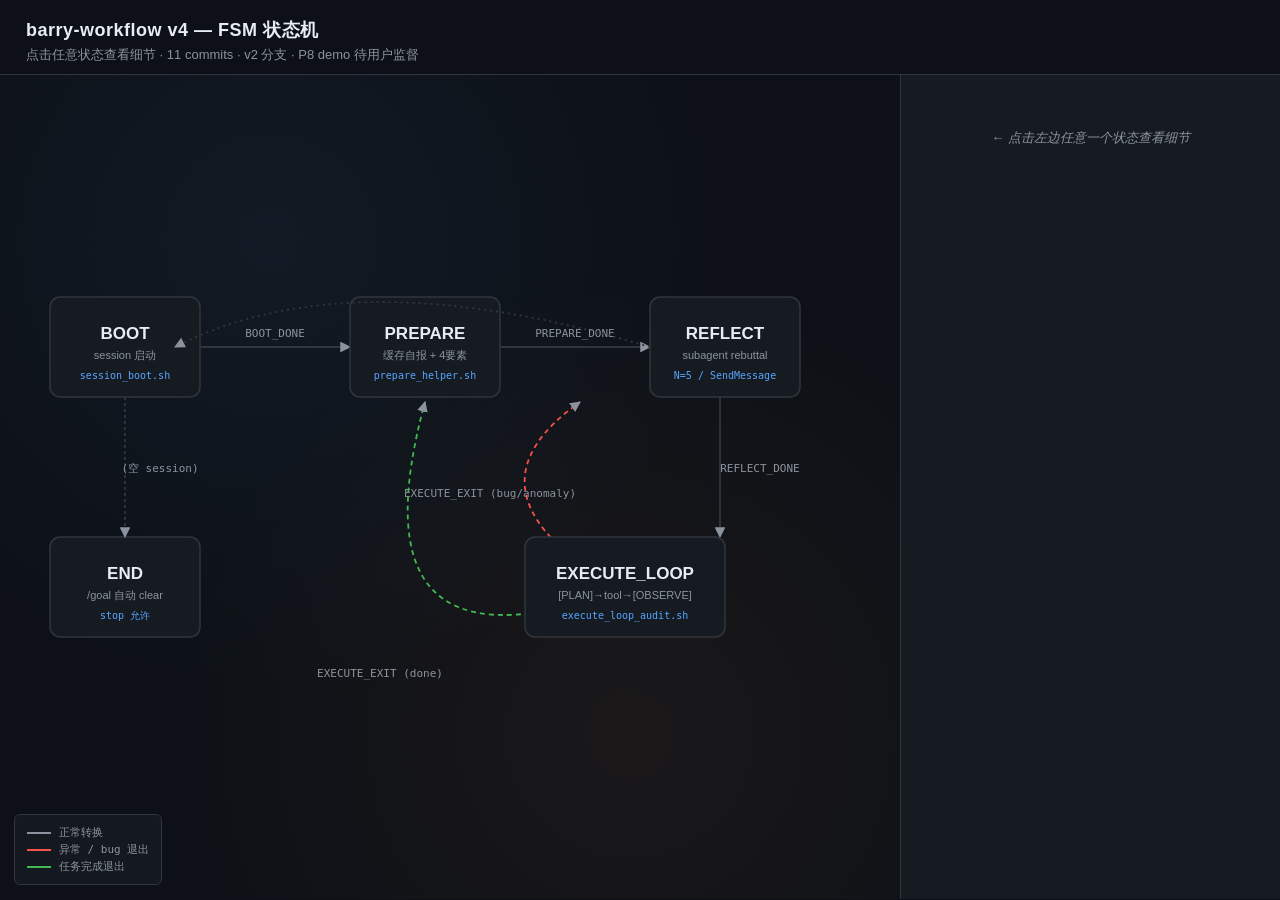
==== fsm_visualization.html @ 981279dd "v4 visualization: FSM state machine — click-to-detail panel" ====
<!doctype html>
<html lang="zh-CN">
<head>
<meta charset="utf-8">
<title>barry-workflow v4 — FSM 状态机</title>
<style>
  :root {
    --bg: #0d1117;
    --panel: #161b22;
    --panel-2: #1f2630;
    --border: #30363d;
    --fg: #e6edf3;
    --muted: #8b949e;
    --accent: #58a6ff;
    --accent-2: #f0883e;
    --green: #3fb950;
    --red: #f85149;
    --purple: #bc8cff;
  }
  * { box-sizing: border-box; }
  html, body {
    margin: 0; padding: 0;
    background: var(--bg);
    color: var(--fg);
    font-family: -apple-system, "PingFang SC", "Microsoft YaHei", Helvetica, sans-serif;
    height: 100%;
  }
  header {
    padding: 18px 26px 10px;
    border-bottom: 1px solid var(--border);
  }
  header h1 {
    margin: 0; font-size: 18px; letter-spacing: 0.5px;
  }
  header .sub {
    color: var(--muted); font-size: 13px; margin-top: 4px;
  }
  main {
    display: grid;
    grid-template-columns: 1fr 380px;
    gap: 0;
    height: calc(100vh - 76px);
  }
  #fsm {
    position: relative;
    background:
      radial-gradient(circle at 30% 20%, rgba(88,166,255,0.06), transparent 50%),
      radial-gradient(circle at 70% 80%, rgba(240,136,62,0.06), transparent 50%),
      var(--bg);
    overflow: hidden;
  }
  svg.canvas { width: 100%; height: 100%; }
  .node-g { cursor: pointer; }
  .node-rect {
    fill: var(--panel);
    stroke: var(--border);
    stroke-width: 1.5;
    transition: all 0.15s ease;
  }
  .node-g:hover .node-rect {
    stroke: var(--accent);
    fill: var(--panel-2);
    filter: drop-shadow(0 0 12px rgba(88,166,255,0.35));
  }
  .node-g.active .node-rect {
    stroke: var(--accent-2);
    stroke-width: 2.5;
    fill: var(--panel-2);
  }
  .node-title {
    font-size: 17px;
    font-weight: 600;
    fill: var(--fg);
    text-anchor: middle;
    pointer-events: none;
  }
  .node-sub {
    font-size: 11px;
    fill: var(--muted);
    text-anchor: middle;
    pointer-events: none;
  }
  .node-badge {
    font-size: 10px;
    fill: var(--accent);
    text-anchor: middle;
    pointer-events: none;
    font-family: ui-monospace, "SF Mono", monospace;
  }
  .edge {
    stroke: var(--border);
    stroke-width: 1.8;
    fill: none;
    marker-end: url(#arrow);
  }
  .edge-label {
    font-size: 11px;
    fill: var(--muted);
    text-anchor: middle;
    font-family: ui-monospace, "SF Mono", monospace;
  }
  .edge.anomaly {
    stroke: var(--red);
    stroke-dasharray: 5 4;
  }
  .edge.completion {
    stroke: var(--green);
    stroke-dasharray: 5 4;
  }
  aside {
    background: var(--panel);
    border-left: 1px solid var(--border);
    padding: 22px 24px;
    overflow-y: auto;
  }
  aside h2 {
    margin: 0 0 6px;
    font-size: 16px;
    color: var(--accent-2);
  }
  aside .tag {
    display: inline-block;
    padding: 2px 8px;
    border-radius: 10px;
    font-size: 11px;
    font-family: ui-monospace, monospace;
    background: var(--panel-2);
    color: var(--muted);
    border: 1px solid var(--border);
    margin-right: 6px;
  }
  aside h3 {
    margin: 18px 0 6px;
    font-size: 13px;
    color: var(--accent);
    border-bottom: 1px solid var(--border);
    padding-bottom: 4px;
  }
  aside ul {
    margin: 0; padding-left: 18px;
    font-size: 13px; line-height: 1.55;
  }
  aside li { margin-bottom: 4px; }
  aside code {
    font-family: ui-monospace, "SF Mono", monospace;
    background: var(--panel-2);
    padding: 1px 5px;
    border-radius: 3px;
    font-size: 12px;
    color: var(--purple);
  }
  aside .empty {
    color: var(--muted);
    font-style: italic;
    margin-top: 32px;
    text-align: center;
    font-size: 13px;
  }
  .legend {
    position: absolute;
    bottom: 14px; left: 14px;
    background: rgba(22,27,34,0.85);
    border: 1px solid var(--border);
    border-radius: 6px;
    padding: 8px 12px;
    font-size: 11px;
    color: var(--muted);
    font-family: ui-monospace, monospace;
  }
  .legend .line {
    display: flex; align-items: center; gap: 8px; margin: 2px 0;
  }
  .legend .swatch {
    width: 24px; height: 2px;
  }
</style>
</head>
<body>
<header>
  <h1>barry-workflow v4 — FSM 状态机</h1>
  <div class="sub">点击任意状态查看细节 · 11 commits · v2 分支 · P8 demo 待用户监督</div>
</header>

<main>
  <div id="fsm">
    <svg class="canvas" viewBox="0 0 900 620" preserveAspectRatio="xMidYMid meet">
      <defs>
        <marker id="arrow" viewBox="0 0 10 10" refX="9" refY="5" markerWidth="6" markerHeight="6" orient="auto">
          <path d="M0,0 L10,5 L0,10 z" fill="#8b949e"/>
        </marker>
        <marker id="arrow-red" viewBox="0 0 10 10" refX="9" refY="5" markerWidth="6" markerHeight="6" orient="auto">
          <path d="M0,0 L10,5 L0,10 z" fill="#f85149"/>
        </marker>
        <marker id="arrow-green" viewBox="0 0 10 10" refX="9" refY="5" markerWidth="6" markerHeight="6" orient="auto">
          <path d="M0,0 L10,5 L0,10 z" fill="#3fb950"/>
        </marker>
      </defs>

      <!-- edges first so nodes overlay them -->
      <path class="edge" d="M 200,170 L 350,170"/>
      <text class="edge-label" x="275" y="160">BOOT_DONE</text>

      <path class="edge" d="M 500,170 L 650,170"/>
      <text class="edge-label" x="575" y="160">PREPARE_DONE</text>

      <path class="edge" d="M 720,220 L 720,360"/>
      <text class="edge-label" x="760" y="295">REFLECT_DONE</text>

      <path class="edge anomaly" d="M 600,400 Q 460,310 580,225" marker-end="url(#arrow-red)"/>
      <text class="edge-label" x="490" y="320" fill="#f85149">EXECUTE_EXIT (bug/anomaly)</text>

      <path class="edge completion" d="M 600,420 Q 350,500 425,225" marker-end="url(#arrow-green)"/>
      <text class="edge-label" x="380" y="500" fill="#3fb950">EXECUTE_EXIT (done)</text>

      <!-- nodes -->
      <g class="node-g" data-state="BOOT" transform="translate(50,120)">
        <rect class="node-rect" width="150" height="100" rx="10"/>
        <text class="node-title" x="75" y="42">BOOT</text>
        <text class="node-sub"   x="75" y="62">session 启动</text>
        <text class="node-badge" x="75" y="82">session_boot.sh</text>
      </g>

      <g class="node-g" data-state="PREPARE" transform="translate(350,120)">
        <rect class="node-rect" width="150" height="100" rx="10"/>
        <text class="node-title" x="75" y="42">PREPARE</text>
        <text class="node-sub"   x="75" y="62">缓存自报 + 4要素</text>
        <text class="node-badge" x="75" y="82">prepare_helper.sh</text>
      </g>

      <g class="node-g" data-state="REFLECT" transform="translate(650,120)">
        <rect class="node-rect" width="150" height="100" rx="10"/>
        <text class="node-title" x="75" y="42">REFLECT</text>
        <text class="node-sub"   x="75" y="62">subagent rebuttal</text>
        <text class="node-badge" x="75" y="82">N=5 / SendMessage</text>
      </g>

      <g class="node-g" data-state="EXECUTE_LOOP" transform="translate(525,360)">
        <rect class="node-rect" width="200" height="100" rx="10"/>
        <text class="node-title" x="100" y="42">EXECUTE_LOOP</text>
        <text class="node-sub"   x="100" y="62">[PLAN]→tool→[OBSERVE]</text>
        <text class="node-badge" x="100" y="82">execute_loop_audit.sh</text>
      </g>

      <g class="node-g" data-state="END" transform="translate(50,360)">
        <rect class="node-rect" width="150" height="100" rx="10"/>
        <text class="node-title" x="75" y="42">END</text>
        <text class="node-sub"   x="75" y="62">/goal 自动 clear</text>
        <text class="node-badge" x="75" y="82">stop 允许</text>
      </g>

      <!-- BOOT/END edge (skipped session shortcut) -->
      <path class="edge" d="M 125,220 L 125,360" stroke-dasharray="3 3"/>
      <text class="edge-label" x="160" y="295">(空 session)</text>

      <!-- REFLECT → END after all done -->
      <path class="edge" d="M 650,170 Q 350,80 175,170" stroke-dasharray="2 4" marker-end="url(#arrow-green)" stroke="#3fb950"/>
    </svg>

    <div class="legend">
      <div class="line"><span class="swatch" style="background:#8b949e"></span> 正常转换</div>
      <div class="line"><span class="swatch" style="background:#f85149; height:0; border-top: 2px dashed #f85149;"></span> 异常 / bug 退出</div>
      <div class="line"><span class="swatch" style="background:#3fb950; height:0; border-top: 2px dashed #3fb950;"></span> 任务完成退出</div>
    </div>
  </div>

  <aside id="detail">
    <div class="empty">← 点击左边任意一个状态查看细节</div>
  </aside>
</main>

<script>
const DETAILS = {
  BOOT: {
    title: "BOOT — session 启动",
    tags: ["hook: session_boot.sh", "auto"],
    when: [
      "用户首次发消息（UserPromptSubmit 触发）",
      "$PWD 是 git 仓库 / 有 CLAUDE.md / 有 workspace/",
    ],
    do: [
      "<code>session_boot.sh</code> 从模板生成 <code>.barry_workflow/state_&lt;sid&gt;.md</code>",
      "同时生成 <code>.barry_workflow/action_&lt;sid&gt;.md</code>",
      "<code>current_status: BOOT</code> 写入 YAML 块",
      "main 写 <code>[BOOT_DONE @ ts]</code> 到 action 文件",
    ],
    exit: [
      "<code>bash transition.sh BOOT_DONE</code> → 进入 PREPARE",
      "（空 session：直接 END）",
    ],
    files: [
      "<code>hooks/session_boot.sh</code>",
      "<code>content/templates/state_template.md</code>",
      "<code>content/templates/action_template.md</code>",
    ],
  },
  PREPARE: {
    title: "PREPARE — 缓存自报 + 提示词增强",
    tags: ["helper: prepare_helper.sh", "manual"],
    when: ["BOOT 完成后立即进入"],
    do: [
      "main 调 <code>prepare_helper.sh</code> 输出 cache_hit_map stub",
      "把 stub 粘到 state YAML 区块；UNKNOWN → YES / NO（按 KV cache 自报）",
      "NO 项必须 Read；YES 项跳过（信 AI）",
      "误判 cache → AI 行为错误 → 写 <code>rule_violations.md</code>（不是 bitter_lessons）",
      "4 要素检查：observable / cadence / reflection / completion 是否齐",
      "缺要素 → 写 <code>[PROMPT_REINFORCED]</code> 标注缺口",
    ],
    exit: ["<code>bash transition.sh PREPARE_DONE</code> → 进入 REFLECT"],
    files: [
      "<code>hooks/prepare_helper.sh</code>",
      "<code>content/rules/p4_recording.md</code>（违规边界）",
    ],
  },
  REFLECT: {
    title: "REFLECT — subagent rebuttal 反思",
    tags: ["agent: SendMessage", "N=5 fallback 10"],
    when: [
      "PREPARE 完成（pre-task）",
      "EXECUTE_LOOP 退出（on-anomaly 或 post-task）",
    ],
    do: [
      "main 用模板生成 <code>.barry_workflow/reflection_&lt;round_id&gt;.md</code>",
      "<code>Agent(run_in_background=true, ...)</code> 派 subagent（reason=pre-task / on-anomaly / post-task）",
      "subagent 读 reflection 文件 → 写 <code>## reviewer reply</code> → <code>sleep 30; done</code> 循环",
      "main 用 <code>SendMessage</code> 发 round 2 / 3 / ...，subagent 醒来追加 <code>### round N</code>",
      "main 看到收敛 → <code>SendMessage [CONSENSUS_REACHED]</code> + 行动清单",
      "N=5 跑不出共识 → 写 <code>rule_violations.md</code> → 重派 N=10",
      "再跑不出 → <code>[REFLECT_FAILURE]</code> → 上报",
    ],
    exit: ["<code>bash transition.sh REFLECT_DONE</code> → 进入 EXECUTE_LOOP"],
    files: [
      "<code>content/rules/reflect_protocol.md</code>",
      "<code>content/rules/reflect_subagent_prompt.md</code>",
      "<code>content/templates/reflection_template.md</code>",
    ],
  },
  EXECUTE_LOOP: {
    title: "EXECUTE_LOOP — 内循环执行",
    tags: ["audit: execute_loop_audit.sh", "AI 自判退出"],
    when: ["REFLECT 完成（pre-task 共识达成）"],
    do: [
      "每个迭代 = 一次工具调用",
      "<b>1.</b> <code>[PLAN]</code>：一行写 what + why + 期望 observable（在 tool call 之前）",
      "<b>2.</b> 调工具（Read / Edit / Write / Bash / Agent）",
      "<b>3.</b> <code>[OBSERVE]</code>：一行引用具体输出来证 / 反 [PLAN]",
      "<b>4.</b> 判：continue / anomaly / done",
      "Monitor cadence：bg 任务 < 5min 完成通知；5-60min Monitor() 每 10-15 分钟；>60min 加 <code>[SILENCE_START]</code>",
      "失败预算：连续 3 个 [OBSERVE] 反驳 [PLAN] → EXECUTE_EXIT bug",
    ],
    exit: [
      "<code>transition.sh EXECUTE_EXIT --reason=done</code>（任务完成）→ REFLECT post-task",
      "<code>transition.sh EXECUTE_EXIT --reason=bug</code>（异常）→ REFLECT on-anomaly",
      "<code>transition.sh EXECUTE_EXIT --reason=stuck</code>（卡死）→ REFLECT + 上报",
    ],
    files: [
      "<code>content/rules/fsm.md</code> EXECUTE_LOOP 章节",
      "<code>hooks/execute_loop_audit.sh</code>",
      "<code>content/rules/p6_workflow.md</code> M6 失败规则",
    ],
  },
  END: {
    title: "END — session 结束",
    tags: ["/goal", "stop 允许"],
    when: [
      "REFLECT post-task 共识：deliverable 齐",
      "<code>/goal</code> 条件评估器判定满足"
    ],
    do: [
      "/goal 自动 clear，Stop hook 不再 block",
      "main 给用户最终汇报",
      "ledger 收尾：append 或写 <code>[no new ledger entries]</code>",
    ],
    exit: ["session 终止"],
    files: [
      "<code>RESEARCH_NOTES_GOAL_HOOK.md</code>（P9 调研）",
      "<code>content/rules/p4_recording.md</code> 收尾段",
    ],
  },
};

const aside = document.getElementById("detail");
function render(state) {
  const d = DETAILS[state];
  if (!d) return;
  document.querySelectorAll(".node-g").forEach(n => n.classList.toggle("active", n.dataset.state === state));
  aside.innerHTML = `
    <h2>${d.title}</h2>
    <div>${d.tags.map(t => `<span class="tag">${t}</span>`).join("")}</div>
    <h3>触发</h3><ul>${d.when.map(x => `<li>${x}</li>`).join("")}</ul>
    <h3>做什么</h3><ul>${d.do.map(x => `<li>${x}</li>`).join("")}</ul>
    <h3>退出</h3><ul>${d.exit.map(x => `<li>${x}</li>`).join("")}</ul>
    <h3>相关文件</h3><ul>${d.files.map(x => `<li>${x}</li>`).join("")}</ul>
  `;
}
document.querySelectorAll(".node-g").forEach(n => {
  n.addEventListener("click", () => render(n.dataset.state));
});
</script>
</body>
</html>
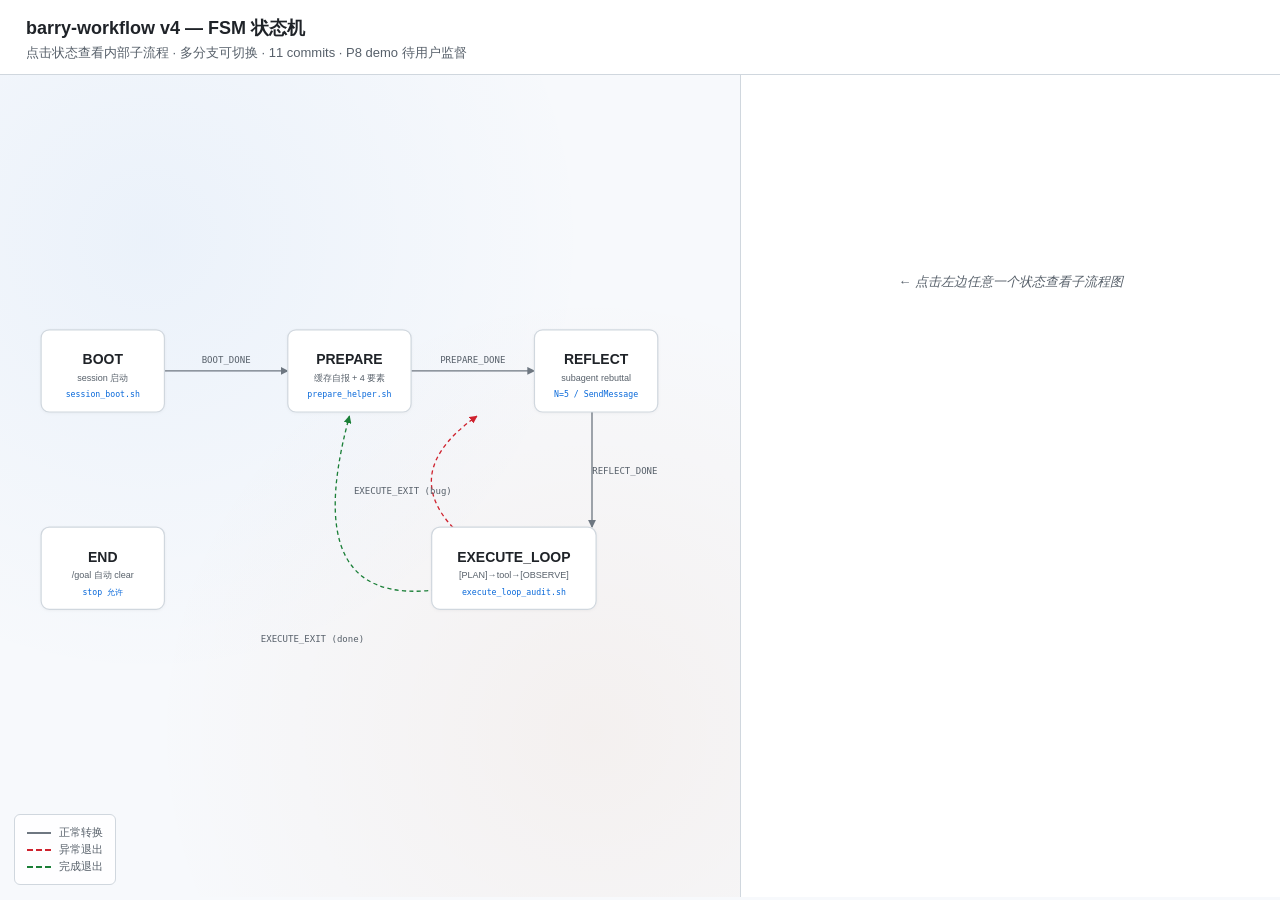
==== commit 21df481e: "v4 visualization v2: light theme + per-state sub-diagrams + scenario toggles" ====
--- a/fsm_visualization.html
+++ b/fsm_visualization.html
@@ -5,17 +5,22 @@
 <title>barry-workflow v4 — FSM 状态机</title>
 <style>
   :root {
-    --bg: #0d1117;
-    --panel: #161b22;
-    --panel-2: #1f2630;
-    --border: #30363d;
-    --fg: #e6edf3;
-    --muted: #8b949e;
-    --accent: #58a6ff;
-    --accent-2: #f0883e;
-    --green: #3fb950;
-    --red: #f85149;
-    --purple: #bc8cff;
+    --bg: #f7f9fc;
+    --panel: #ffffff;
+    --panel-2: #eef2f7;
+    --border: #d0d7de;
+    --fg: #1f2328;
+    --muted: #57606a;
+    --accent: #0969da;
+    --accent-soft: #ddf4ff;
+    --orange: #bc4c00;
+    --orange-soft: #fff1e5;
+    --green: #1a7f37;
+    --green-soft: #dafbe1;
+    --red: #cf222e;
+    --red-soft: #ffebe9;
+    --purple: #8250df;
+    --purple-soft: #fbefff;
   }
   * { box-sizing: border-box; }
   html, body {
@@ -26,26 +31,23 @@
     height: 100%;
   }
   header {
-    padding: 18px 26px 10px;
+    padding: 16px 26px 12px;
+    background: var(--panel);
     border-bottom: 1px solid var(--border);
   }
-  header h1 {
-    margin: 0; font-size: 18px; letter-spacing: 0.5px;
-  }
-  header .sub {
-    color: var(--muted); font-size: 13px; margin-top: 4px;
-  }
+  header h1 { margin: 0; font-size: 18px; }
+  header .sub { color: var(--muted); font-size: 13px; margin-top: 4px; }
+
   main {
     display: grid;
-    grid-template-columns: 1fr 380px;
-    gap: 0;
-    height: calc(100vh - 76px);
+    grid-template-columns: 1fr 540px;
+    height: calc(100vh - 78px);
   }
   #fsm {
     position: relative;
     background:
-      radial-gradient(circle at 30% 20%, rgba(88,166,255,0.06), transparent 50%),
-      radial-gradient(circle at 70% 80%, rgba(240,136,62,0.06), transparent 50%),
+      radial-gradient(circle at 20% 20%, rgba(9,105,218,0.05), transparent 50%),
+      radial-gradient(circle at 80% 80%, rgba(188,76,0,0.05), transparent 50%),
       var(--bg);
     overflow: hidden;
   }
@@ -55,130 +57,144 @@
     fill: var(--panel);
     stroke: var(--border);
     stroke-width: 1.5;
-    transition: all 0.15s ease;
+    transition: all 0.18s ease;
+    filter: drop-shadow(0 1px 2px rgba(0,0,0,0.04));
   }
   .node-g:hover .node-rect {
     stroke: var(--accent);
-    fill: var(--panel-2);
-    filter: drop-shadow(0 0 12px rgba(88,166,255,0.35));
+    fill: var(--accent-soft);
   }
   .node-g.active .node-rect {
-    stroke: var(--accent-2);
+    stroke: var(--orange);
     stroke-width: 2.5;
-    fill: var(--panel-2);
+    fill: var(--orange-soft);
   }
   .node-title {
-    font-size: 17px;
-    font-weight: 600;
-    fill: var(--fg);
-    text-anchor: middle;
-    pointer-events: none;
+    font-size: 17px; font-weight: 600;
+    fill: var(--fg); text-anchor: middle; pointer-events: none;
   }
   .node-sub {
-    font-size: 11px;
-    fill: var(--muted);
-    text-anchor: middle;
-    pointer-events: none;
+    font-size: 11px; fill: var(--muted);
+    text-anchor: middle; pointer-events: none;
   }
   .node-badge {
-    font-size: 10px;
-    fill: var(--accent);
-    text-anchor: middle;
-    pointer-events: none;
+    font-size: 10px; fill: var(--accent);
+    text-anchor: middle; pointer-events: none;
     font-family: ui-monospace, "SF Mono", monospace;
   }
   .edge {
-    stroke: var(--border);
-    stroke-width: 1.8;
+    stroke: #6e7781;
+    stroke-width: 1.6;
     fill: none;
     marker-end: url(#arrow);
-  }
-  .edge-label {
-    font-size: 11px;
-    fill: var(--muted);
-    text-anchor: middle;
-    font-family: ui-monospace, "SF Mono", monospace;
   }
   .edge.anomaly {
     stroke: var(--red);
     stroke-dasharray: 5 4;
+    marker-end: url(#arrow-red);
   }
   .edge.completion {
     stroke: var(--green);
     stroke-dasharray: 5 4;
-  }
+    marker-end: url(#arrow-green);
+  }
+  .edge-label {
+    font-size: 11px; fill: var(--muted); text-anchor: middle;
+    font-family: ui-monospace, "SF Mono", monospace;
+  }
+
   aside {
     background: var(--panel);
     border-left: 1px solid var(--border);
-    padding: 22px 24px;
+    padding: 20px 22px;
     overflow-y: auto;
   }
-  aside h2 {
-    margin: 0 0 6px;
-    font-size: 16px;
-    color: var(--accent-2);
-  }
-  aside .tag {
-    display: inline-block;
-    padding: 2px 8px;
-    border-radius: 10px;
-    font-size: 11px;
-    font-family: ui-monospace, monospace;
+  aside .empty {
+    color: var(--muted); font-style: italic;
+    margin-top: 36%; text-align: center; font-size: 13px;
+  }
+  aside h2 { margin: 0 0 4px; font-size: 16px; color: var(--orange); }
+  aside .scenario-tabs {
+    display: flex; gap: 6px; margin: 12px 0 8px;
+    flex-wrap: wrap;
+  }
+  aside .scenario-tabs button {
     background: var(--panel-2);
     color: var(--muted);
     border: 1px solid var(--border);
-    margin-right: 6px;
-  }
-  aside h3 {
-    margin: 18px 0 6px;
-    font-size: 13px;
+    border-radius: 14px;
+    padding: 4px 12px;
+    font-size: 12px;
+    cursor: pointer;
+    font-family: inherit;
+    transition: all 0.12s ease;
+  }
+  aside .scenario-tabs button:hover {
+    background: var(--accent-soft);
     color: var(--accent);
-    border-bottom: 1px solid var(--border);
-    padding-bottom: 4px;
-  }
-  aside ul {
-    margin: 0; padding-left: 18px;
-    font-size: 13px; line-height: 1.55;
-  }
-  aside li { margin-bottom: 4px; }
-  aside code {
+    border-color: var(--accent);
+  }
+  aside .scenario-tabs button.on {
+    background: var(--accent);
+    color: white;
+    border-color: var(--accent);
+  }
+  aside .scenario-title {
+    font-size: 12px; color: var(--muted); margin: 6px 0 8px;
+    font-family: ui-monospace, monospace;
+  }
+  aside .subdiagram {
+    background: var(--panel-2);
+    border: 1px solid var(--border);
+    border-radius: 8px;
+    padding: 10px;
+    margin: 8px 0 14px;
+  }
+  aside .subdiagram svg { width: 100%; height: 280px; }
+  aside .notes {
+    font-size: 12.5px;
+    line-height: 1.55;
+    color: var(--fg);
+  }
+  aside .notes ul { margin: 0 0 8px; padding-left: 18px; }
+  aside .notes li { margin-bottom: 3px; }
+  aside .notes code {
     font-family: ui-monospace, "SF Mono", monospace;
-    background: var(--panel-2);
+    background: var(--purple-soft);
+    color: var(--purple);
     padding: 1px 5px;
     border-radius: 3px;
-    font-size: 12px;
-    color: var(--purple);
-  }
-  aside .empty {
-    color: var(--muted);
-    font-style: italic;
-    margin-top: 32px;
-    text-align: center;
-    font-size: 13px;
-  }
+    font-size: 11.5px;
+  }
+  aside .notes b { color: var(--orange); }
+  /* sub-diagram styling */
+  .sd-node { fill: var(--panel); stroke: var(--border); stroke-width: 1.2; }
+  .sd-node.start { fill: var(--accent-soft); stroke: var(--accent); }
+  .sd-node.decision { fill: #fff8c5; stroke: #bf8700; }
+  .sd-node.end-ok { fill: var(--green-soft); stroke: var(--green); }
+  .sd-node.end-bad { fill: var(--red-soft); stroke: var(--red); }
+  .sd-text { font-size: 11px; fill: var(--fg); text-anchor: middle; pointer-events: none; }
+  .sd-text.muted { fill: var(--muted); font-size: 10px; }
+  .sd-edge { stroke: #8c959f; stroke-width: 1.2; fill: none; marker-end: url(#sd-arrow); }
+  .sd-edge-label { font-size: 10px; fill: var(--muted); text-anchor: middle; font-family: ui-monospace, monospace; }
+
   .legend {
-    position: absolute;
-    bottom: 14px; left: 14px;
-    background: rgba(22,27,34,0.85);
+    position: absolute; bottom: 12px; left: 14px;
+    background: rgba(255,255,255,0.92);
     border: 1px solid var(--border);
     border-radius: 6px;
     padding: 8px 12px;
-    font-size: 11px;
-    color: var(--muted);
+    font-size: 11px; color: var(--muted);
     font-family: ui-monospace, monospace;
   }
-  .legend .line {
-    display: flex; align-items: center; gap: 8px; margin: 2px 0;
-  }
-  .legend .swatch {
-    width: 24px; height: 2px;
-  }
+  .legend .line { display: flex; align-items: center; gap: 8px; margin: 2px 0; }
+  .legend .swatch { width: 24px; height: 2px; }
 </style>
 </head>
 <body>
 <header>
   <h1>barry-workflow v4 — FSM 状态机</h1>
-  <div class="sub">点击任意状态查看细节 · 11 commits · v2 分支 · P8 demo 待用户监督</div>
+  <div class="sub">点击状态查看内部子流程 · 多分支可切换 · 11 commits · P8 demo 待用户监督</div>
 </header>
 
 <main>
@@ -186,17 +202,19 @@
     <svg class="canvas" viewBox="0 0 900 620" preserveAspectRatio="xMidYMid meet">
       <defs>
         <marker id="arrow" viewBox="0 0 10 10" refX="9" refY="5" markerWidth="6" markerHeight="6" orient="auto">
-          <path d="M0,0 L10,5 L0,10 z" fill="#8b949e"/>
+          <path d="M0,0 L10,5 L0,10 z" fill="#6e7781"/>
         </marker>
         <marker id="arrow-red" viewBox="0 0 10 10" refX="9" refY="5" markerWidth="6" markerHeight="6" orient="auto">
-          <path d="M0,0 L10,5 L0,10 z" fill="#f85149"/>
+          <path d="M0,0 L10,5 L0,10 z" fill="#cf222e"/>
         </marker>
         <marker id="arrow-green" viewBox="0 0 10 10" refX="9" refY="5" markerWidth="6" markerHeight="6" orient="auto">
-          <path d="M0,0 L10,5 L0,10 z" fill="#3fb950"/>
+          <path d="M0,0 L10,5 L0,10 z" fill="#1a7f37"/>
+        </marker>
+        <marker id="sd-arrow" viewBox="0 0 10 10" refX="9" refY="5" markerWidth="5" markerHeight="5" orient="auto">
+          <path d="M0,0 L10,5 L0,10 z" fill="#8c959f"/>
         </marker>
       </defs>
 
-      <!-- edges first so nodes overlay them -->
       <path class="edge" d="M 200,170 L 350,170"/>
       <text class="edge-label" x="275" y="160">BOOT_DONE</text>
 
@@ -206,13 +224,12 @@
       <path class="edge" d="M 720,220 L 720,360"/>
       <text class="edge-label" x="760" y="295">REFLECT_DONE</text>
 
-      <path class="edge anomaly" d="M 600,400 Q 460,310 580,225" marker-end="url(#arrow-red)"/>
-      <text class="edge-label" x="490" y="320" fill="#f85149">EXECUTE_EXIT (bug/anomaly)</text>
-
-      <path class="edge completion" d="M 600,420 Q 350,500 425,225" marker-end="url(#arrow-green)"/>
-      <text class="edge-label" x="380" y="500" fill="#3fb950">EXECUTE_EXIT (done)</text>
-
-      <!-- nodes -->
+      <path class="edge anomaly" d="M 600,400 Q 460,310 580,225"/>
+      <text class="edge-label" x="490" y="320" fill="#cf222e">EXECUTE_EXIT (bug)</text>
+
+      <path class="edge completion" d="M 600,420 Q 350,500 425,225"/>
+      <text class="edge-label" x="380" y="500" fill="#1a7f37">EXECUTE_EXIT (done)</text>
+
       <g class="node-g" data-state="BOOT" transform="translate(50,120)">
         <rect class="node-rect" width="150" height="100" rx="10"/>
         <text class="node-title" x="75" y="42">BOOT</text>
@@ -223,7 +240,7 @@
       <g class="node-g" data-state="PREPARE" transform="translate(350,120)">
         <rect class="node-rect" width="150" height="100" rx="10"/>
         <text class="node-title" x="75" y="42">PREPARE</text>
-        <text class="node-sub"   x="75" y="62">缓存自报 + 4要素</text>
+        <text class="node-sub"   x="75" y="62">缓存自报 + 4 要素</text>
         <text class="node-badge" x="75" y="82">prepare_helper.sh</text>
       </g>
 
@@ -247,151 +264,326 @@
         <text class="node-sub"   x="75" y="62">/goal 自动 clear</text>
         <text class="node-badge" x="75" y="82">stop 允许</text>
       </g>
-
-      <!-- BOOT/END edge (skipped session shortcut) -->
-      <path class="edge" d="M 125,220 L 125,360" stroke-dasharray="3 3"/>
-      <text class="edge-label" x="160" y="295">(空 session)</text>
-
-      <!-- REFLECT → END after all done -->
-      <path class="edge" d="M 650,170 Q 350,80 175,170" stroke-dasharray="2 4" marker-end="url(#arrow-green)" stroke="#3fb950"/>
     </svg>
 
     <div class="legend">
-      <div class="line"><span class="swatch" style="background:#8b949e"></span> 正常转换</div>
-      <div class="line"><span class="swatch" style="background:#f85149; height:0; border-top: 2px dashed #f85149;"></span> 异常 / bug 退出</div>
-      <div class="line"><span class="swatch" style="background:#3fb950; height:0; border-top: 2px dashed #3fb950;"></span> 任务完成退出</div>
+      <div class="line"><span class="swatch" style="background:#6e7781"></span> 正常转换</div>
+      <div class="line"><span class="swatch" style="border-top: 2px dashed #cf222e; height:0;"></span> 异常退出</div>
+      <div class="line"><span class="swatch" style="border-top: 2px dashed #1a7f37; height:0;"></span> 完成退出</div>
     </div>
   </div>
 
   <aside id="detail">
-    <div class="empty">← 点击左边任意一个状态查看细节</div>
+    <div class="empty">← 点击左边任意一个状态查看子流程图</div>
   </aside>
 </main>
 
 <script>
+// Each sub-diagram returns an inline SVG (300×280 viewbox). Scenarios are
+// keyed strings; default scenario is the first key in `scenarios`.
+
+const BOOT_DIAGRAM = `
+<svg viewBox="0 0 460 280">
+  <defs><marker id="sd-arrow2" viewBox="0 0 10 10" refX="9" refY="5" markerWidth="5" markerHeight="5" orient="auto"><path d="M0,0 L10,5 L0,10 z" fill="#8c959f"/></marker></defs>
+  <g><rect class="sd-node start" x="20" y="20" width="140" height="44" rx="8"/><text class="sd-text" x="90" y="40">用户首次发消息</text><text class="sd-text muted" x="90" y="55">UserPromptSubmit 触发</text></g>
+  <path class="sd-edge" marker-end="url(#sd-arrow2)" d="M 160,42 L 200,42"/>
+  <g><rect class="sd-node decision" x="200" y="20" width="180" height="44" rx="8"/><text class="sd-text" x="290" y="38">$PWD 有 .git / CLAUDE.md / workspace ?</text><text class="sd-text muted" x="290" y="55">session_boot.sh 启发式</text></g>
+  <path class="sd-edge" marker-end="url(#sd-arrow2)" d="M 290,64 L 290,110"/>
+  <text class="sd-edge-label" x="305" y="85">是</text>
+  <path class="sd-edge" marker-end="url(#sd-arrow2)" d="M 380,42 Q 420,42 420,140 Q 420,240 70,240 L 50,240"/>
+  <text class="sd-edge-label" x="420" y="155">否 → 跳过</text>
+  <g><rect class="sd-node" x="200" y="110" width="180" height="44" rx="8"/><text class="sd-text" x="290" y="128">mkdir .barry_workflow/</text><text class="sd-text muted" x="290" y="145">从 template 生成 state + action</text></g>
+  <path class="sd-edge" marker-end="url(#sd-arrow2)" d="M 290,154 L 290,180"/>
+  <g><rect class="sd-node" x="200" y="180" width="180" height="44" rx="8"/><text class="sd-text" x="290" y="198">main 写 [BOOT_DONE @ ts]</text><text class="sd-text muted" x="290" y="213">到 action_&lt;sid&gt;.md</text></g>
+  <path class="sd-edge" marker-end="url(#sd-arrow2)" d="M 290,224 L 290,250"/>
+  <g><rect class="sd-node end-ok" x="200" y="250" width="180" height="24" rx="6"/><text class="sd-text" x="290" y="266">transition.sh BOOT_DONE → PREPARE</text></g>
+  <g><rect class="sd-node end-bad" x="20" y="226" width="80" height="24" rx="6"/><text class="sd-text" x="60" y="242">no-op</text></g>
+</svg>`;
+
+const PREPARE_DIAGRAM = `
+<svg viewBox="0 0 460 280">
+  <defs><marker id="sd-arrow3" viewBox="0 0 10 10" refX="9" refY="5" markerWidth="5" markerHeight="5" orient="auto"><path d="M0,0 L10,5 L0,10 z" fill="#8c959f"/></marker></defs>
+  <g><rect class="sd-node start" x="160" y="10" width="140" height="34" rx="6"/><text class="sd-text" x="230" y="32">prepare_helper.sh</text></g>
+  <path class="sd-edge" marker-end="url(#sd-arrow3)" d="M 200,44 L 110,80"/>
+  <path class="sd-edge" marker-end="url(#sd-arrow3)" d="M 260,44 L 350,80"/>
+  <!-- Track A: cache -->
+  <g><rect class="sd-node" x="20" y="80" width="190" height="40" rx="6"/><text class="sd-text" x="115" y="98">A: 列 artifacts + sha1</text><text class="sd-text muted" x="115" y="112">cache_hit_map stub (UNKNOWN)</text></g>
+  <path class="sd-edge" marker-end="url(#sd-arrow3)" d="M 115,120 L 115,150"/>
+  <g><rect class="sd-node decision" x="20" y="150" width="190" height="40" rx="6"/><text class="sd-text" x="115" y="168">main 自报: 在 KV cache 吗?</text><text class="sd-text muted" x="115" y="182">YES / NO / 误判→violation</text></g>
+  <path class="sd-edge" marker-end="url(#sd-arrow3)" d="M 60,190 L 60,220"/>
+  <path class="sd-edge" marker-end="url(#sd-arrow3)" d="M 170,190 L 170,220"/>
+  <g><rect class="sd-node end-ok" x="20" y="220" width="80" height="30" rx="6"/><text class="sd-text" x="60" y="240">YES: 跳过</text></g>
+  <g><rect class="sd-node end-bad" x="130" y="220" width="80" height="30" rx="6"/><text class="sd-text" x="170" y="240">NO: Read</text></g>
+  <!-- Track B: prompt 4-element -->
+  <g><rect class="sd-node" x="260" y="80" width="180" height="40" rx="6"/><text class="sd-text" x="350" y="98">B: 4 要素检查</text><text class="sd-text muted" x="350" y="112">observable/cadence/reflect/done</text></g>
+  <path class="sd-edge" marker-end="url(#sd-arrow3)" d="M 350,120 L 350,150"/>
+  <g><rect class="sd-node decision" x="260" y="150" width="180" height="40" rx="6"/><text class="sd-text" x="350" y="168">齐全?</text></g>
+  <path class="sd-edge" marker-end="url(#sd-arrow3)" d="M 305,190 L 305,220"/>
+  <path class="sd-edge" marker-end="url(#sd-arrow3)" d="M 395,190 L 395,220"/>
+  <g><rect class="sd-node end-ok" x="260" y="220" width="90" height="30" rx="6"/><text class="sd-text" x="305" y="240">是: 继续</text></g>
+  <g><rect class="sd-node end-bad" x="355" y="220" width="85" height="30" rx="6"/><text class="sd-text" x="397" y="236">否: [PROMPT_</text><text class="sd-text" x="397" y="247">REINFORCED]</text></g>
+</svg>`;
+
+const REFLECT_PRE_TASK = `
+<svg viewBox="0 0 460 280">
+  <g><rect class="sd-node start" x="20" y="10" width="160" height="34" rx="6"/><text class="sd-text" x="100" y="32">写 reflection_r1-pre-task.md</text></g>
+  <path class="sd-edge" d="M 100,44 L 100,70"/>
+  <g><rect class="sd-node" x="20" y="70" width="160" height="50" rx="6"/><text class="sd-text" x="100" y="88">main 写 3-7 个问题</text><text class="sd-text muted" x="100" y="104">"plan 完整吗? observables 漏没?"</text></g>
+  <path class="sd-edge" d="M 180,95 L 240,95"/>
+  <g><rect class="sd-node" x="240" y="70" width="200" height="50" rx="6"/><text class="sd-text" x="340" y="88">Agent(run_in_background=true)</text><text class="sd-text muted" x="340" y="104">reason=pre-task, prompt=...</text></g>
+  <path class="sd-edge" d="M 340,120 L 340,150"/>
+  <g><rect class="sd-node" x="240" y="150" width="200" height="50" rx="6"/><text class="sd-text" x="340" y="168">agent 写 reviewer reply</text><text class="sd-text muted" x="340" y="184">sleep 30 等 SendMessage</text></g>
+  <path class="sd-edge" d="M 240,175 L 180,175"/>
+  <g><rect class="sd-node decision" x="20" y="150" width="160" height="50" rx="6"/><text class="sd-text" x="100" y="168">main: 共识?</text><text class="sd-text muted" x="100" y="184">SendMessage round N</text></g>
+  <path class="sd-edge" d="M 100,200 L 100,230"/>
+  <g><rect class="sd-node end-ok" x="20" y="230" width="160" height="34" rx="6"/><text class="sd-text" x="100" y="252">[CONSENSUS_REACHED]</text></g>
+  <path class="sd-edge" d="M 340,200 L 340,230"/>
+  <g><rect class="sd-node decision" x="240" y="230" width="200" height="34" rx="6"/><text class="sd-text" x="340" y="252">N≥5? → fallback 10 / 上报</text></g>
+</svg>`;
+
+const REFLECT_ON_ANOMALY = `
+<svg viewBox="0 0 460 280">
+  <g><rect class="sd-node end-bad" x="20" y="10" width="180" height="34" rx="6"/><text class="sd-text" x="110" y="32">EXECUTE_LOOP 报异常</text></g>
+  <path class="sd-edge" d="M 110,44 L 110,70"/>
+  <g><rect class="sd-node" x="20" y="70" width="180" height="50" rx="6"/><text class="sd-text" x="110" y="88">写 reflection_on-anomaly.md</text><text class="sd-text muted" x="110" y="104">附 3 个反驳 [OBSERVE]</text></g>
+  <path class="sd-edge" d="M 200,95 L 260,95"/>
+  <g><rect class="sd-node" x="260" y="70" width="180" height="50" rx="6"/><text class="sd-text" x="350" y="88">问 agent:</text><text class="sd-text muted" x="350" y="104">"假设 vs 证据? 替代根因?"</text></g>
+  <path class="sd-edge" d="M 350,120 L 350,150"/>
+  <g><rect class="sd-node decision" x="260" y="150" width="180" height="50" rx="6"/><text class="sd-text" x="350" y="168">agent: 根因是?</text><text class="sd-text muted" x="350" y="184">A / B / C 候选</text></g>
+  <path class="sd-edge" d="M 350,200 L 350,230"/>
+  <g><rect class="sd-node end-ok" x="260" y="230" width="180" height="34" rx="6"/><text class="sd-text" x="350" y="252">main 选 fix 路径 → REFLECT_DONE</text></g>
+  <path class="sd-edge" d="M 260,175 L 200,175"/>
+  <g><rect class="sd-node" x="20" y="150" width="180" height="50" rx="6"/><text class="sd-text" x="110" y="168">main 读 agent 分析</text><text class="sd-text muted" x="110" y="184">挑或者反驳</text></g>
+  <path class="sd-edge" d="M 110,200 L 110,230"/>
+  <g><rect class="sd-node end-bad" x="20" y="230" width="180" height="34" rx="6"/><text class="sd-text" x="110" y="252">仍未定 → 上报用户</text></g>
+</svg>`;
+
+const REFLECT_POST_TASK = `
+<svg viewBox="0 0 460 280">
+  <g><rect class="sd-node end-ok" x="20" y="10" width="180" height="34" rx="6"/><text class="sd-text" x="110" y="32">EXECUTE_LOOP 报 done</text></g>
+  <path class="sd-edge" d="M 110,44 L 110,70"/>
+  <g><rect class="sd-node" x="20" y="70" width="180" height="50" rx="6"/><text class="sd-text" x="110" y="88">写 reflection_post-task.md</text><text class="sd-text muted" x="110" y="104">列 deliverable + 成功条件</text></g>
+  <path class="sd-edge" d="M 200,95 L 260,95"/>
+  <g><rect class="sd-node" x="260" y="70" width="180" height="50" rx="6"/><text class="sd-text" x="350" y="88">问 agent:</text><text class="sd-text muted" x="350" y="104">"deliverable 对得上 goal 吗?"</text></g>
+  <path class="sd-edge" d="M 350,120 L 350,150"/>
+  <g><rect class="sd-node decision" x="260" y="150" width="180" height="50" rx="6"/><text class="sd-text" x="350" y="168">agent: 缺什么?</text><text class="sd-text muted" x="350" y="184">ledger 没收尾 / 漏 file</text></g>
+  <path class="sd-edge" d="M 260,175 L 200,175"/>
+  <g><rect class="sd-node" x="20" y="150" width="180" height="50" rx="6"/><text class="sd-text" x="110" y="168">main 补全 ledger</text><text class="sd-text muted" x="110" y="184">attempts / fixes / no-new</text></g>
+  <path class="sd-edge" d="M 110,200 L 110,230"/>
+  <g><rect class="sd-node end-ok" x="20" y="230" width="180" height="34" rx="6"/><text class="sd-text" x="110" y="252">REFLECT_DONE → 等 stop</text></g>
+</svg>`;
+
+const EXEC_CONTINUE = `
+<svg viewBox="0 0 460 280">
+  <g><rect class="sd-node start" x="160" y="10" width="140" height="34" rx="6"/><text class="sd-text" x="230" y="32">迭代 N 开始</text></g>
+  <path class="sd-edge" d="M 230,44 L 230,70"/>
+  <g><rect class="sd-node" x="160" y="70" width="140" height="34" rx="6"/><text class="sd-text" x="230" y="92">写 [PLAN] 一行</text></g>
+  <path class="sd-edge" d="M 230,104 L 230,130"/>
+  <g><rect class="sd-node" x="160" y="130" width="140" height="34" rx="6"/><text class="sd-text" x="230" y="152">调工具 (Read/Edit/Bash)</text></g>
+  <path class="sd-edge" d="M 230,164 L 230,190"/>
+  <g><rect class="sd-node" x="160" y="190" width="140" height="34" rx="6"/><text class="sd-text" x="230" y="212">写 [OBSERVE]</text></g>
+  <path class="sd-edge" d="M 230,224 L 230,250"/>
+  <g><rect class="sd-node end-ok" x="160" y="250" width="140" height="24" rx="6"/><text class="sd-text" x="230" y="267">符合 PLAN → 下一迭代</text></g>
+  <path class="sd-edge" d="M 300,262 Q 420,262 420,27 Q 420,10 320,27"/>
+  <text class="sd-edge-label" x="430" y="150">回环</text>
+</svg>`;
+
+const EXEC_ANOMALY = `
+<svg viewBox="0 0 460 280">
+  <g><rect class="sd-node" x="160" y="10" width="140" height="34" rx="6"/><text class="sd-text" x="230" y="32">迭代 N [OBSERVE]</text></g>
+  <path class="sd-edge" d="M 230,44 L 230,70"/>
+  <g><rect class="sd-node decision" x="160" y="70" width="140" height="40" rx="6"/><text class="sd-text" x="230" y="88">反驳 PLAN?</text><text class="sd-text muted" x="230" y="103">fail / anomaly / refuted</text></g>
+  <path class="sd-edge" d="M 230,110 L 230,135"/>
+  <g><rect class="sd-node" x="160" y="135" width="140" height="34" rx="6"/><text class="sd-text" x="230" y="157">anomaly 计数 +1</text></g>
+  <path class="sd-edge" d="M 230,169 L 230,195"/>
+  <g><rect class="sd-node decision" x="120" y="195" width="220" height="40" rx="6"/><text class="sd-text" x="230" y="213">连续 3 个 anomaly?</text><text class="sd-text muted" x="230" y="228">p6_workflow.md M6 失败预算</text></g>
+  <path class="sd-edge" d="M 170,235 L 90,255"/>
+  <path class="sd-edge" d="M 290,235 L 370,255"/>
+  <g><rect class="sd-node end-ok" x="20" y="245" width="140" height="30" rx="6"/><text class="sd-text" x="90" y="263">否: 继续迭代</text></g>
+  <g><rect class="sd-node end-bad" x="300" y="245" width="140" height="30" rx="6"/><text class="sd-text" x="370" y="263">是: EXIT bug → REFLECT</text></g>
+</svg>`;
+
+const EXEC_DONE = `
+<svg viewBox="0 0 460 280">
+  <g><rect class="sd-node" x="160" y="10" width="140" height="34" rx="6"/><text class="sd-text" x="230" y="32">迭代 N [OBSERVE]</text></g>
+  <path class="sd-edge" d="M 230,44 L 230,70"/>
+  <g><rect class="sd-node decision" x="120" y="70" width="220" height="40" rx="6"/><text class="sd-text" x="230" y="88">deliverable 齐全?</text><text class="sd-text muted" x="230" y="103">AI 自判 (对照 goal.md)</text></g>
+  <path class="sd-edge" d="M 170,110 L 90,140"/>
+  <path class="sd-edge" d="M 290,110 L 370,140"/>
+  <g><rect class="sd-node" x="20" y="140" width="140" height="34" rx="6"/><text class="sd-text" x="90" y="162">否: 继续迭代</text></g>
+  <g><rect class="sd-node end-ok" x="300" y="140" width="140" height="34" rx="6"/><text class="sd-text" x="370" y="162">是: EXIT done</text></g>
+  <path class="sd-edge" d="M 370,174 L 370,210"/>
+  <g><rect class="sd-node end-ok" x="280" y="210" width="180" height="50" rx="6"/><text class="sd-text" x="370" y="228">REFLECT (post-task)</text><text class="sd-text muted" x="370" y="244">验 deliverable + 收尾 ledger</text></g>
+</svg>`;
+
+const END_DIAGRAM = `
+<svg viewBox="0 0 460 280">
+  <g><rect class="sd-node start" x="20" y="20" width="180" height="40" rx="6"/><text class="sd-text" x="110" y="38">REFLECT post-task 共识</text><text class="sd-text muted" x="110" y="53">deliverable 对齐 goal.md</text></g>
+  <path class="sd-edge" d="M 200,40 L 260,40"/>
+  <g><rect class="sd-node" x="260" y="20" width="180" height="40" rx="6"/><text class="sd-text" x="350" y="38">/goal 评估器</text><text class="sd-text muted" x="350" y="53">读 transcript vs goal</text></g>
+  <path class="sd-edge" d="M 350,60 L 350,100"/>
+  <g><rect class="sd-node decision" x="260" y="100" width="180" height="40" rx="6"/><text class="sd-text" x="350" y="118">条件满足?</text></g>
+  <path class="sd-edge" d="M 350,140 L 350,170"/>
+  <g><rect class="sd-node end-ok" x="260" y="170" width="180" height="34" rx="6"/><text class="sd-text" x="350" y="192">/goal 自动 clear</text></g>
+  <path class="sd-edge" d="M 350,204 L 350,235"/>
+  <g><rect class="sd-node end-ok" x="260" y="235" width="180" height="34" rx="6"/><text class="sd-text" x="350" y="257">Stop hook 不再 block</text></g>
+  <path class="sd-edge" d="M 260,120 Q 110,120 110,170"/>
+  <g><rect class="sd-node end-bad" x="20" y="170" width="180" height="40" rx="6"/><text class="sd-text" x="110" y="188">否: Stop hook feedback</text><text class="sd-text muted" x="110" y="203">告诉 main 还差什么</text></g>
+  <path class="sd-edge" d="M 110,210 Q 110,250 230,250 Q 250,250 250,30 L 220,30"/>
+  <text class="sd-edge-label" x="35" y="245">回 EXECUTE</text>
+</svg>`;
+
 const DETAILS = {
   BOOT: {
     title: "BOOT — session 启动",
-    tags: ["hook: session_boot.sh", "auto"],
-    when: [
-      "用户首次发消息（UserPromptSubmit 触发）",
-      "$PWD 是 git 仓库 / 有 CLAUDE.md / 有 workspace/",
-    ],
-    do: [
-      "<code>session_boot.sh</code> 从模板生成 <code>.barry_workflow/state_&lt;sid&gt;.md</code>",
-      "同时生成 <code>.barry_workflow/action_&lt;sid&gt;.md</code>",
-      "<code>current_status: BOOT</code> 写入 YAML 块",
-      "main 写 <code>[BOOT_DONE @ ts]</code> 到 action 文件",
-    ],
-    exit: [
-      "<code>bash transition.sh BOOT_DONE</code> → 进入 PREPARE",
-      "（空 session：直接 END）",
-    ],
-    files: [
-      "<code>hooks/session_boot.sh</code>",
-      "<code>content/templates/state_template.md</code>",
-      "<code>content/templates/action_template.md</code>",
-    ],
+    scenarios: {
+      "默认": {
+        diagram: BOOT_DIAGRAM,
+        notes: `
+          <ul>
+            <li><b>触发</b>：用户首次发消息（UserPromptSubmit hook）</li>
+            <li><b>启发式</b>：<code>$PWD</code> 有 <code>.git</code> 或 <code>CLAUDE.md</code> 或 <code>workspace/</code> 才创建</li>
+            <li><b>幂等</b>：state / action 文件已存在就跳过</li>
+            <li><b>结束</b>：<code>transition.sh BOOT_DONE</code> → PREPARE</li>
+          </ul>`,
+      },
+    },
   },
   PREPARE: {
-    title: "PREPARE — 缓存自报 + 提示词增强",
-    tags: ["helper: prepare_helper.sh", "manual"],
-    when: ["BOOT 完成后立即进入"],
-    do: [
-      "main 调 <code>prepare_helper.sh</code> 输出 cache_hit_map stub",
-      "把 stub 粘到 state YAML 区块；UNKNOWN → YES / NO（按 KV cache 自报）",
-      "NO 项必须 Read；YES 项跳过（信 AI）",
-      "误判 cache → AI 行为错误 → 写 <code>rule_violations.md</code>（不是 bitter_lessons）",
-      "4 要素检查：observable / cadence / reflection / completion 是否齐",
-      "缺要素 → 写 <code>[PROMPT_REINFORCED]</code> 标注缺口",
-    ],
-    exit: ["<code>bash transition.sh PREPARE_DONE</code> → 进入 REFLECT"],
-    files: [
-      "<code>hooks/prepare_helper.sh</code>",
-      "<code>content/rules/p4_recording.md</code>（违规边界）",
-    ],
+    title: "PREPARE — 缓存自报 + 4 要素",
+    scenarios: {
+      "两条并行": {
+        diagram: PREPARE_DIAGRAM,
+        notes: `
+          <ul>
+            <li><b>A 轨：cache_hit_map</b> — helper 列出所有 artifact + sha1，main 自报 YES/NO；误判 → <code>rule_violations.md</code>（不是 bitter_lessons！）</li>
+            <li><b>B 轨：4 要素</b> — observable / cadence / reflection / completion，缺则 <code>[PROMPT_REINFORCED]</code></li>
+            <li>两轨完成后 <code>transition.sh PREPARE_DONE</code> → REFLECT</li>
+          </ul>`,
+      },
+    },
   },
   REFLECT: {
-    title: "REFLECT — subagent rebuttal 反思",
-    tags: ["agent: SendMessage", "N=5 fallback 10"],
-    when: [
-      "PREPARE 完成（pre-task）",
-      "EXECUTE_LOOP 退出（on-anomaly 或 post-task）",
-    ],
-    do: [
-      "main 用模板生成 <code>.barry_workflow/reflection_&lt;round_id&gt;.md</code>",
-      "<code>Agent(run_in_background=true, ...)</code> 派 subagent（reason=pre-task / on-anomaly / post-task）",
-      "subagent 读 reflection 文件 → 写 <code>## reviewer reply</code> → <code>sleep 30; done</code> 循环",
-      "main 用 <code>SendMessage</code> 发 round 2 / 3 / ...，subagent 醒来追加 <code>### round N</code>",
-      "main 看到收敛 → <code>SendMessage [CONSENSUS_REACHED]</code> + 行动清单",
-      "N=5 跑不出共识 → 写 <code>rule_violations.md</code> → 重派 N=10",
-      "再跑不出 → <code>[REFLECT_FAILURE]</code> → 上报",
-    ],
-    exit: ["<code>bash transition.sh REFLECT_DONE</code> → 进入 EXECUTE_LOOP"],
-    files: [
-      "<code>content/rules/reflect_protocol.md</code>",
-      "<code>content/rules/reflect_subagent_prompt.md</code>",
-      "<code>content/templates/reflection_template.md</code>",
-    ],
+    title: "REFLECT — subagent rebuttal",
+    scenarios: {
+      "pre-task": {
+        diagram: REFLECT_PRE_TASK,
+        notes: `
+          <ul>
+            <li>触发：PREPARE 完成后第一次进入</li>
+            <li>验证轴：plan 完整性 / observables / 成功条件是否清晰</li>
+            <li>main 通过 <code>SendMessage</code> 主导问询；agent <code>sleep 30; done</code> 等</li>
+            <li>N=5 试，不行 fallback 10，仍不行 <code>[REFLECT_FAILURE]</code> 上报</li>
+          </ul>`,
+      },
+      "on-anomaly": {
+        diagram: REFLECT_ON_ANOMALY,
+        notes: `
+          <ul>
+            <li>触发：EXECUTE_LOOP 连续 3 个 [OBSERVE] 反驳 [PLAN]，<code>EXECUTE_EXIT --reason=bug</code></li>
+            <li>验证轴：假设 vs 证据 / 替代根因 / fix 是不是治标</li>
+            <li>main 附 3 个反驳证据；agent 输出候选根因 A/B/C</li>
+            <li>共识后回 EXECUTE_LOOP；仍未定 → 上报</li>
+          </ul>`,
+      },
+      "post-task": {
+        diagram: REFLECT_POST_TASK,
+        notes: `
+          <ul>
+            <li>触发：EXECUTE_LOOP 自判 done，<code>EXECUTE_EXIT --reason=done</code></li>
+            <li>验证轴：deliverable 对得上 goal.md？ledger 收尾？没有漏的文件？</li>
+            <li>共识达成 → 写 ledger 收尾 → REFLECT_DONE → 等 stop</li>
+          </ul>`,
+      },
+    },
   },
   EXECUTE_LOOP: {
-    title: "EXECUTE_LOOP — 内循环执行",
-    tags: ["audit: execute_loop_audit.sh", "AI 自判退出"],
-    when: ["REFLECT 完成（pre-task 共识达成）"],
-    do: [
-      "每个迭代 = 一次工具调用",
-      "<b>1.</b> <code>[PLAN]</code>：一行写 what + why + 期望 observable（在 tool call 之前）",
-      "<b>2.</b> 调工具（Read / Edit / Write / Bash / Agent）",
-      "<b>3.</b> <code>[OBSERVE]</code>：一行引用具体输出来证 / 反 [PLAN]",
-      "<b>4.</b> 判：continue / anomaly / done",
-      "Monitor cadence：bg 任务 < 5min 完成通知；5-60min Monitor() 每 10-15 分钟；>60min 加 <code>[SILENCE_START]</code>",
-      "失败预算：连续 3 个 [OBSERVE] 反驳 [PLAN] → EXECUTE_EXIT bug",
-    ],
-    exit: [
-      "<code>transition.sh EXECUTE_EXIT --reason=done</code>（任务完成）→ REFLECT post-task",
-      "<code>transition.sh EXECUTE_EXIT --reason=bug</code>（异常）→ REFLECT on-anomaly",
-      "<code>transition.sh EXECUTE_EXIT --reason=stuck</code>（卡死）→ REFLECT + 上报",
-    ],
-    files: [
-      "<code>content/rules/fsm.md</code> EXECUTE_LOOP 章节",
-      "<code>hooks/execute_loop_audit.sh</code>",
-      "<code>content/rules/p6_workflow.md</code> M6 失败规则",
-    ],
+    title: "EXECUTE_LOOP — 内循环",
+    scenarios: {
+      "继续迭代": {
+        diagram: EXEC_CONTINUE,
+        notes: `
+          <ul>
+            <li>每个迭代 = 一次工具调用</li>
+            <li><code>[PLAN]</code> → tool → <code>[OBSERVE]</code> → 符合 → 下一迭代</li>
+            <li>Monitor cadence：bg <5min 通知；5-60min Monitor() 10-15 分钟；>60min 加 <code>[SILENCE_START]</code></li>
+          </ul>`,
+      },
+      "异常 → bug": {
+        diagram: EXEC_ANOMALY,
+        notes: `
+          <ul>
+            <li>[OBSERVE] 反驳 [PLAN] → anomaly 计数 +1</li>
+            <li>连续 3 个 anomaly → 失败预算用完 → <code>EXIT --reason=bug</code></li>
+            <li>覆盖：<code>$PWD/CLAUDE.md</code> AUTH 关键字（如"allow you to do anything"）</li>
+            <li>退出后进 REFLECT (on-anomaly)</li>
+          </ul>`,
+      },
+      "完成 → done": {
+        diagram: EXEC_DONE,
+        notes: `
+          <ul>
+            <li>AI 自判 deliverable 齐全（对照 goal.md）</li>
+            <li><code>EXIT --reason=done</code> → REFLECT (post-task)</li>
+            <li>注意：是 AI 自己判，不是外部 hook 判</li>
+          </ul>`,
+      },
+    },
   },
   END: {
     title: "END — session 结束",
-    tags: ["/goal", "stop 允许"],
-    when: [
-      "REFLECT post-task 共识：deliverable 齐",
-      "<code>/goal</code> 条件评估器判定满足"
-    ],
-    do: [
-      "/goal 自动 clear，Stop hook 不再 block",
-      "main 给用户最终汇报",
-      "ledger 收尾：append 或写 <code>[no new ledger entries]</code>",
-    ],
-    exit: ["session 终止"],
-    files: [
-      "<code>RESEARCH_NOTES_GOAL_HOOK.md</code>（P9 调研）",
-      "<code>content/rules/p4_recording.md</code> 收尾段",
-    ],
+    scenarios: {
+      "默认": {
+        diagram: END_DIAGRAM,
+        notes: `
+          <ul>
+            <li><code>/goal</code> 的 LLM 评估器读 transcript vs goal 条件</li>
+            <li>满足 → 自动 clear，Stop hook 不再 block</li>
+            <li>不满足 → 注入 "Stop hook feedback"，告诉 main 还差什么 → 回 EXECUTE_LOOP</li>
+            <li>P9 调研结论：完全取代 stop_self_audit.sh（213 行 bash 全废）</li>
+          </ul>`,
+      },
+    },
   },
 };
 
 const aside = document.getElementById("detail");
+let cur = null;
+
 function render(state) {
+  cur = state;
   const d = DETAILS[state];
-  if (!d) return;
   document.querySelectorAll(".node-g").forEach(n => n.classList.toggle("active", n.dataset.state === state));
+  const scenarios = Object.keys(d.scenarios);
+  const tabs = scenarios.map((s, i) =>
+    `<button class="${i===0?'on':''}" data-s="${s}">${s}</button>`
+  ).join("");
   aside.innerHTML = `
     <h2>${d.title}</h2>
-    <div>${d.tags.map(t => `<span class="tag">${t}</span>`).join("")}</div>
-    <h3>触发</h3><ul>${d.when.map(x => `<li>${x}</li>`).join("")}</ul>
-    <h3>做什么</h3><ul>${d.do.map(x => `<li>${x}</li>`).join("")}</ul>
-    <h3>退出</h3><ul>${d.exit.map(x => `<li>${x}</li>`).join("")}</ul>
-    <h3>相关文件</h3><ul>${d.files.map(x => `<li>${x}</li>`).join("")}</ul>
+    ${scenarios.length > 1 ? `<div class="scenario-tabs">${tabs}</div>` : ''}
+    <div class="scenario-title" id="sc-title"></div>
+    <div class="subdiagram" id="sd"></div>
+    <div class="notes" id="notes"></div>
   `;
+  if (scenarios.length > 1) {
+    aside.querySelectorAll(".scenario-tabs button").forEach(b => {
+      b.addEventListener("click", () => {
+        aside.querySelectorAll(".scenario-tabs button").forEach(x => x.classList.remove("on"));
+        b.classList.add("on");
+        showScenario(state, b.dataset.s);
+      });
+    });
+  }
+  showScenario(state, scenarios[0]);
 }
+
+function showScenario(state, name) {
+  const sc = DETAILS[state].scenarios[name];
+  aside.querySelector("#sc-title").textContent = "场景: " + name;
+  aside.querySelector("#sd").innerHTML = sc.diagram;
+  aside.querySelector("#notes").innerHTML = sc.notes;
+}
+
 document.querySelectorAll(".node-g").forEach(n => {
   n.addEventListener("click", () => render(n.dataset.state));
 });
